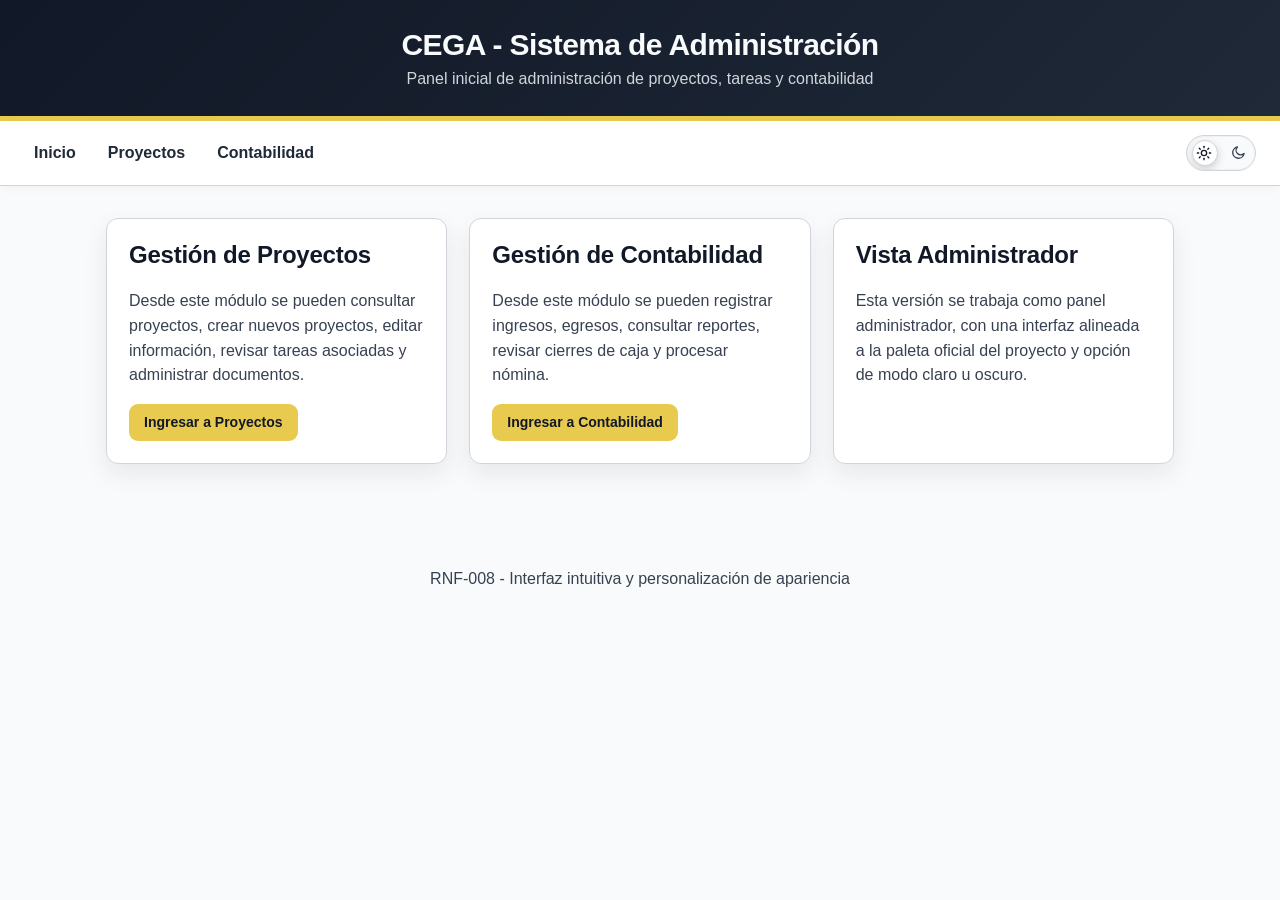
==== Arquitectura.API/wwwroot/frontend/index.html @ 84b1ab28 "Actualiza frontend con paleta oficial y modo claro/oscuro Se actualizó el frontend del sistema para " ====
<!DOCTYPE html>
<html lang="es">
<head>
    <meta charset="UTF-8">
    <meta name="viewport" content="width=device-width, initial-scale=1.0">
    <script src="js/theme.js"></script>
    <title>CEGA - Panel Administrador</title>
    <link rel="stylesheet" href="css/styles.css">
</head>
<body>

    <header class="main-header">
        <h1>CEGA - Sistema de Administración</h1>
        <p>Panel inicial de administración de proyectos, tareas y contabilidad</p>
    </header>

    <nav class="navbar">
        <a href="index.html">Inicio</a>
        <a href="pages/proyectos.html">Proyectos</a>
        <a href="pages/contabilidad.html">Contabilidad</a>
        <button class="theme-toggle" type="button" data-theme-toggle>Modo oscuro</button>
    </nav>

    <main class="home-container">
        <section class="card">
            <h2>Gestión de Proyectos</h2>
            <p>
                Desde este módulo se pueden consultar proyectos, crear nuevos proyectos,
                editar información, revisar tareas asociadas y administrar documentos.
            </p>

            <a class="btn-primary" href="pages/proyectos.html">Ingresar a Proyectos</a>
        </section>

        <section class="card">
            <h2>Gestión de Contabilidad</h2>
            <p>
                Desde este módulo se pueden registrar ingresos, egresos, consultar reportes,
                revisar cierres de caja y procesar nómina.
            </p>

            <a class="btn-primary" href="pages/contabilidad.html">Ingresar a Contabilidad</a>
        </section>

        <section class="card">
            <h2>Vista Administrador</h2>
            <p>
                Esta versión se trabaja como panel administrador, con una interfaz alineada
                a la paleta oficial del proyecto y opción de modo claro u oscuro.
            </p>
        </section>
    </main>

    <footer>
        <p>RNF-008 - Interfaz intuitiva y personalización de apariencia</p>
    </footer>

</body>
</html>
---- Arquitectura.API/wwwroot/frontend/css/styles.css ----
/* ============================================================
   CEGA - Frontend base
   Paleta oficial según DN01 Documento de Arquitectura
   Fuentes sugeridas: Inter / Roboto / Open Sans
   ============================================================ */

:root {
    --color-accent: #E8CA4E;
    --color-accent-soft: #F4DE8A;
    --color-dark: #111827;
    --color-dark-secondary: #1F2937;
    --color-muted: #374151;
    --color-bg: #F9FAFB;
    --color-border: #D1D5DB;
    --color-surface: #FFFFFF;
    --color-surface-alt: #F9FAFB;
    --color-text: #111827;
    --color-text-secondary: #374151;
    --color-success: #166534;
    --color-success-bg: #DCFCE7;
    --color-danger: #B91C1C;
    --color-danger-bg: #FEE2E2;
    --color-warning: #92400E;
    --color-warning-bg: #FEF3C7;
    --shadow-soft: 0 10px 24px rgba(17, 24, 39, 0.08);
    --radius: 12px;
}

:root[data-theme="dark"] {
    --color-bg: #111827;
    --color-surface: #1F2937;
    --color-surface-alt: #374151;
    --color-text: #F9FAFB;
    --color-text-secondary: #D1D5DB;
    --color-border: #374151;
    --color-muted: #D1D5DB;
    --color-success: #86EFAC;
    --color-success-bg: rgba(22, 101, 52, 0.24);
    --color-danger: #FCA5A5;
    --color-danger-bg: rgba(185, 28, 28, 0.22);
    --color-warning: #FDE68A;
    --color-warning-bg: rgba(146, 64, 14, 0.25);
    --shadow-soft: 0 10px 24px rgba(0, 0, 0, 0.32);
}

* {
    box-sizing: border-box;
}

html {
    min-height: 100%;
}

body {
    margin: 0;
    min-height: 100%;
    font-family: Inter, Roboto, "Open Sans", Arial, Helvetica, sans-serif;
    background: var(--color-bg);
    color: var(--color-text);
    transition: background-color 0.2s ease, color 0.2s ease;
}

.main-header {
    background: linear-gradient(135deg, var(--color-dark), var(--color-dark-secondary));
    color: #F9FAFB;
    padding: 28px 24px;
    text-align: center;
    border-bottom: 5px solid var(--color-accent);
}

.main-header h1 {
    margin: 0;
    font-size: 30px;
    font-weight: 800;
    letter-spacing: -0.02em;
}

.main-header p {
    margin: 8px 0 0;
    color: #D1D5DB;
}

.navbar {
    background: var(--color-surface);
    padding: 14px 24px;
    display: flex;
    align-items: center;
    gap: 12px;
    border-bottom: 1px solid var(--color-border);
    box-shadow: 0 2px 10px rgba(17, 24, 39, 0.04);
    position: sticky;
    top: 0;
    z-index: 10;
}

.navbar a {
    text-decoration: none;
    color: var(--color-dark-secondary);
    font-weight: 700;
    padding: 8px 10px;
    border-radius: 8px;
}

:root[data-theme="dark"] .navbar a {
    color: var(--color-accent-soft);
}

.navbar a:hover {
    background: var(--color-accent-soft);
    color: var(--color-dark);
}

.theme-toggle {
    margin-left: auto;
    width: 70px;
    min-width: 70px;
    height: 36px;
    border: 1px solid var(--color-border);
    background: var(--color-surface-alt);
    color: var(--color-text-secondary);
    border-radius: 999px;
    padding: 4px 8px;
    cursor: pointer;
    font-family: inherit;
    position: relative;
    display: inline-flex;
    align-items: center;
    justify-content: space-between;
    gap: 8px;
    box-shadow: inset 0 0 0 1px rgba(17, 24, 39, 0.04);
    overflow: hidden;
}

.theme-toggle:hover {
    border-color: var(--color-accent);
}

.theme-toggle__icon {
    position: relative;
    z-index: 2;
    width: 18px;
    height: 18px;
    display: inline-flex;
    align-items: center;
    justify-content: center;
    color: var(--color-text-secondary);
    pointer-events: none;
    transition: color 0.2s ease, opacity 0.2s ease;
}

.theme-toggle__icon svg {
    width: 16px;
    height: 16px;
    stroke: currentColor;
    fill: none;
    stroke-width: 2;
    stroke-linecap: round;
    stroke-linejoin: round;
}

.theme-toggle[data-theme-mode="light"] .theme-toggle__icon--sun,
.theme-toggle[data-theme-mode="dark"] .theme-toggle__icon--moon {
    color: var(--color-text);
}

.theme-toggle__knob {
    position: absolute;
    z-index: 1;
    top: 4px;
    left: 5px;
    width: 26px;
    height: 26px;
    border-radius: 999px;
    background: var(--color-surface);
    border: 1px solid var(--color-border);
    box-shadow: 0 3px 8px rgba(0, 0, 0, 0.18);
    transition: transform 0.2s ease;
}

:root[data-theme="dark"] .theme-toggle__knob {
    transform: translateX(33px);
}

.container {
    max-width: 1200px;
    margin: 28px auto;
    padding: 0 16px 36px;
}

.home-container {
    max-width: 1100px;
    margin: 32px auto;
    padding: 0 16px 40px;
    display: grid;
    grid-template-columns: repeat(auto-fit, minmax(260px, 1fr));
    gap: 22px;
}

.card,
.form-card,
.section-card,
.summary-card,
.table-container {
    background: var(--color-surface);
    border: 1px solid var(--color-border);
    box-shadow: var(--shadow-soft);
}

.card,
.form-card,
.section-card {
    padding: 22px;
    border-radius: var(--radius);
}

.card h2,
.form-card h2,
.section-card h2,
.actions h2,
.container h2 {
    margin-top: 0;
    color: var(--color-text);
    font-weight: 800;
    letter-spacing: -0.01em;
}

.card p,
.section-card p,
.form-card p {
    color: var(--color-text-secondary);
    line-height: 1.55;
}

.actions {
    display: flex;
    justify-content: space-between;
    align-items: center;
    margin-bottom: 18px;
    gap: 12px;
    flex-wrap: wrap;
}

.btn-primary,
.btn-secondary,
.btn-danger,
.btn-warning,
button.btn-primary,
button.btn-secondary,
button.btn-danger,
button.btn-warning {
    display: inline-block;
    padding: 10px 15px;
    border: none;
    border-radius: 9px;
    text-decoration: none;
    cursor: pointer;
    font-size: 14px;
    font-weight: 800;
    font-family: inherit;
    transition: transform 0.12s ease, filter 0.12s ease, background-color 0.12s ease;
}

.btn-primary {
    background: var(--color-accent);
    color: var(--color-dark);
}

.btn-secondary {
    background: var(--color-dark-secondary);
    color: #F9FAFB;
}

.btn-warning {
    background: var(--color-accent-soft);
    color: var(--color-dark);
}

.btn-danger {
    background: var(--color-danger);
    color: #FFFFFF;
}

.btn-primary:hover,
.btn-secondary:hover,
.btn-danger:hover,
.btn-warning:hover {
    filter: brightness(0.96);
    transform: translateY(-1px);
}

.table-container {
    overflow-x: auto;
    padding: 14px;
    border-radius: var(--radius);
}

table {
    width: 100%;
    border-collapse: collapse;
    background: var(--color-surface);
    color: var(--color-text);
}

th {
    background: var(--color-dark);
    color: #F9FAFB;
    font-weight: 800;
}

th, td {
    border: 1px solid var(--color-border);
    padding: 10px;
    text-align: left;
}

td {
    color: var(--color-text-secondary);
}

tr:nth-child(even) td {
    background: var(--color-surface-alt);
}

.form-card {
    max-width: 650px;
}

.forms-grid .form-card {
    max-width: none;
}

.form-group {
    margin-bottom: 14px;
}

label {
    display: block;
    font-weight: 800;
    margin-bottom: 6px;
    color: var(--color-text);
}

input,
textarea,
select {
    width: 100%;
    padding: 10px;
    border: 1px solid var(--color-border);
    border-radius: 8px;
    background: var(--color-surface);
    color: var(--color-text);
    font-family: inherit;
}

input:focus,
textarea:focus,
select:focus {
    outline: 3px solid rgba(232, 202, 78, 0.35);
    border-color: var(--color-accent);
}

textarea {
    min-height: 90px;
    resize: vertical;
}

.detail-grid {
    display: grid;
    grid-template-columns: 1fr 1fr;
    gap: 20px;
}

footer {
    text-align: center;
    padding: 18px 16px 24px;
    color: var(--color-text-secondary);
}

.message {
    margin-top: 12px;
    font-weight: 800;
}

.success {
    color: var(--color-success);
}

.error {
    color: var(--color-danger);
}

/* ============================================================
   Contabilidad / RNF-008
   ============================================================ */

.dashboard-grid {
    display: grid;
    grid-template-columns: repeat(auto-fit, minmax(180px, 1fr));
    gap: 18px;
    margin-bottom: 24px;
}

.summary-card {
    border-radius: var(--radius);
    padding: 20px;
    border-left: 6px solid var(--color-accent);
}

.summary-card h3 {
    margin: 0 0 10px;
    color: var(--color-text-secondary);
    font-size: 15px;
    font-weight: 800;
}

.summary-card p {
    margin: 0;
    color: var(--color-text);
    font-size: 22px;
    font-weight: 850;
}

.forms-grid,
.section-grid {
    display: grid;
    grid-template-columns: repeat(auto-fit, minmax(320px, 1fr));
    gap: 22px;
    margin-bottom: 24px;
}

.section-card {
    margin-bottom: 24px;
}

.token-box,
.form-inline {
    display: grid;
    grid-template-columns: repeat(auto-fit, minmax(210px, 1fr));
    gap: 14px;
    align-items: end;
}

.form-inline {
    margin-bottom: 14px;
}

.text-right {
    text-align: right;
}

.badge {
    display: inline-block;
    padding: 5px 10px;
    border-radius: 999px;
    background: var(--color-accent-soft);
    color: var(--color-dark);
    font-size: 12px;
    font-weight: 800;
}

hr {
    border: 0;
    border-top: 1px solid var(--color-border);
    margin: 18px 0;
}


/* Mejoras visuales: switch, textos largos y separación de botones */

.button-row,
.button-group,
.table-action-buttons,
.token-actions,
.inline-actions {
    display: flex;
    flex-wrap: wrap;
    gap: 10px;
    align-items: center;
}

.button-row {
    margin-top: 12px;
}

.table-action-buttons {
    align-items: flex-start;
    justify-content: flex-start;
}

.table-action-buttons .btn-primary,
.table-action-buttons .btn-warning,
.table-action-buttons .btn-secondary,
.table-action-buttons .btn-danger {
    margin: 0;
    white-space: nowrap;
}

.btn-primary,
.btn-secondary,
.btn-danger,
.btn-warning,
button.btn-primary,
button.btn-secondary,
button.btn-danger,
button.btn-warning {
    line-height: 1.2;
    white-space: nowrap;
}

.summary-card,
.card,
.form-card,
.section-card,
.table-container {
    min-width: 0;
}

.summary-card p {
    font-size: clamp(16px, 1.55vw, 22px);
    line-height: 1.15;
    overflow-wrap: normal;
    word-break: keep-all;
    white-space: nowrap;
}

.summary-card h3 {
    line-height: 1.25;
}

.dashboard-grid {
    grid-template-columns: repeat(auto-fit, minmax(200px, 1fr));
}

.forms-grid,
.section-grid {
    grid-template-columns: repeat(auto-fit, minmax(min(100%, 360px), 1fr));
}

.token-box {
    grid-template-columns: 1fr;
}

.token-box .form-group {
    margin-bottom: 0;
}

.token-actions .btn-primary,
.token-actions .btn-danger {
    min-width: 160px;
}

th, td {
    vertical-align: middle;
    overflow-wrap: break-word;
    word-break: normal;
}

.table-container table {
    min-width: 760px;
}

.form-card button,
.section-card > button,
.actions button {
    margin-top: 4px;
}

@media (max-width: 800px) {
    .home-container,
    .detail-grid,
    .forms-grid,
    .section-grid {
        grid-template-columns: 1fr;
    }

    .navbar {
        align-items: flex-start;
        flex-wrap: wrap;
    }

    .theme-toggle {
        margin-left: 0;
    }

    .table-container table {
        min-width: 700px;
    }

    .token-actions .btn-primary,
    .token-actions .btn-danger {
        flex: 1 1 160px;
    }
}
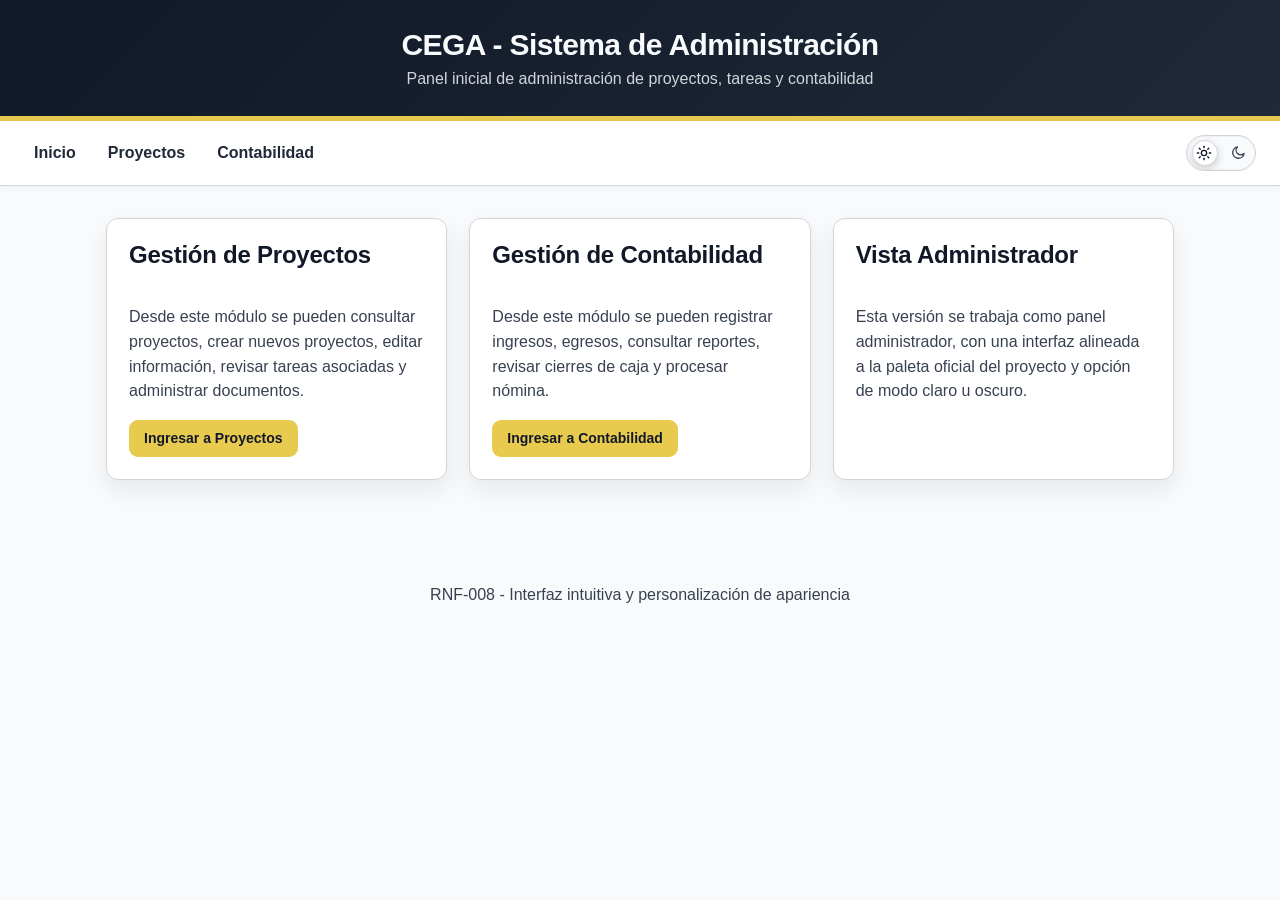
==== commit 3b9de3aa: "Corrige errores finales de frontend, nómina y validaciones Se aplicaron ajustes finales al frontend " ====
--- a/Arquitectura.API/wwwroot/frontend/index.html
+++ b/Arquitectura.API/wwwroot/frontend/index.html
@@ -3,9 +3,9 @@
 <head>
     <meta charset="UTF-8">
     <meta name="viewport" content="width=device-width, initial-scale=1.0">
-    <script src="js/theme.js"></script>
+    <script src="js/theme.js?v=8"></script>
     <title>CEGA - Panel Administrador</title>
-    <link rel="stylesheet" href="css/styles.css">
+    <link rel="stylesheet" href="css/styles.css?v=8">
 </head>
 <body>
 
--- a/Arquitectura.API/wwwroot/frontend/css/styles.css
+++ b/Arquitectura.API/wwwroot/frontend/css/styles.css
@@ -591,3 +591,108 @@
         flex: 1 1 160px;
     }
 }
+
+
+/* ============================================================
+   Ajustes visuales finales - v8
+   ============================================================ */
+
+:root[data-theme="dark"] .navbar a:hover,
+:root[data-theme="dark"] .navbar a:focus-visible {
+    background: var(--color-accent);
+    color: var(--color-dark);
+}
+
+:root[data-theme="dark"] .btn-danger,
+:root[data-theme="dark"] button.btn-danger,
+:root[data-theme="dark"] a.btn-danger {
+    background: #B91C1C;
+    color: #FFFFFF;
+}
+
+:root[data-theme="dark"] .btn-danger:hover,
+:root[data-theme="dark"] button.btn-danger:hover,
+:root[data-theme="dark"] a.btn-danger:hover {
+    background: #991B1B;
+    filter: none;
+}
+
+.home-container .card {
+    display: flex;
+    flex-direction: column;
+    min-height: 250px;
+}
+
+.home-container .card h2 {
+    white-space: nowrap;
+    font-size: clamp(20px, 2.1vw, 24px);
+}
+
+.home-container .card p {
+    flex: 1;
+}
+
+.home-container .card .btn-primary {
+    align-self: flex-start;
+    margin-top: auto;
+}
+
+.category-report-grid {
+    grid-template-columns: 1fr;
+    gap: 26px;
+}
+
+.category-report-grid .section-card {
+    margin-bottom: 0;
+}
+
+.compact-table {
+    overflow-x: visible;
+}
+
+.compact-table table {
+    min-width: 0;
+    table-layout: fixed;
+}
+
+.compact-table th,
+.compact-table td {
+    white-space: normal;
+    overflow-wrap: anywhere;
+}
+
+.compact-table .text-right,
+.compact-table td:last-child,
+.compact-table th:last-child {
+    text-align: right;
+}
+
+.detail-grid {
+    gap: 34px;
+    align-items: start;
+    margin-top: 28px;
+}
+
+.detail-grid .card {
+    min-height: 330px;
+}
+
+main.container > .card + .detail-grid {
+    margin-top: 30px;
+}
+
+#tablaProyectos .btn-danger {
+    display: inline-flex !important;
+    align-items: center;
+    justify-content: center;
+}
+
+@media (max-width: 900px) {
+    .home-container .card h2 {
+        white-space: normal;
+    }
+
+    .compact-table {
+        overflow-x: auto;
+    }
+}
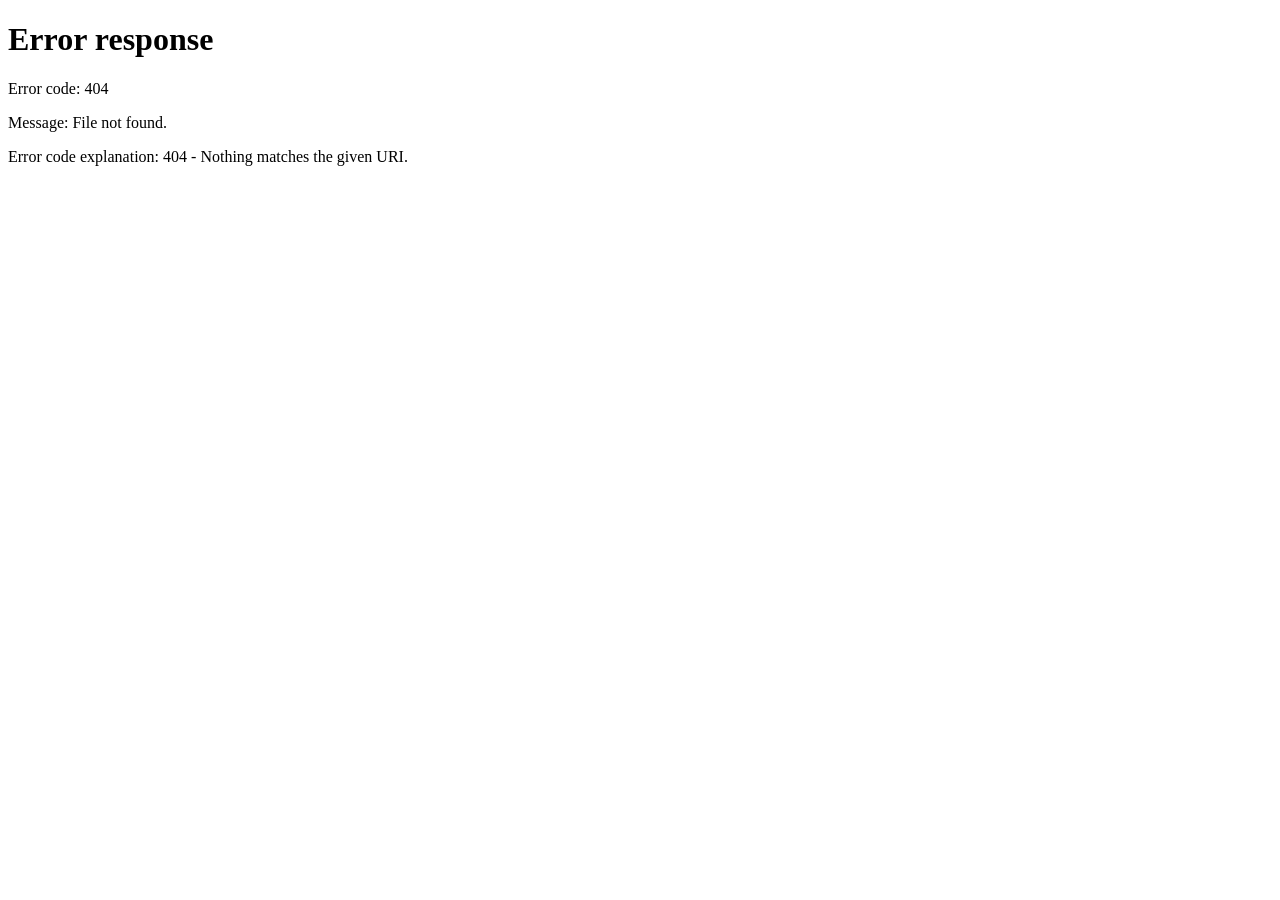
==== commit e9486610: "Inicio de sesion filtros aplicado a los roles" ====
--- a/Arquitectura.API/wwwroot/frontend/index.html
+++ b/Arquitectura.API/wwwroot/frontend/index.html
@@ -17,11 +17,15 @@
     <nav class="navbar">
         <a href="index.html">Inicio</a>
         <a href="pages/proyectos.html">Proyectos</a>
-        <a href="pages/contabilidad.html">Contabilidad</a>
+        <a id="linkContabilidad" href="pages/contabilidad.html">Contabilidad</a>
+
+        <div id="usuarioSesion" style="margin-left:auto;"></div>
+
         <button class="theme-toggle" type="button" data-theme-toggle>Modo oscuro</button>
     </nav>
 
     <main class="home-container">
+
         <section class="card">
             <h2>Gestión de Proyectos</h2>
             <p>
@@ -32,28 +36,51 @@
             <a class="btn-primary" href="pages/proyectos.html">Ingresar a Proyectos</a>
         </section>
 
-        <section class="card">
+        <section class="card" id="cardContabilidad">
             <h2>Gestión de Contabilidad</h2>
             <p>
-                Desde este módulo se pueden registrar ingresos, egresos, consultar reportes,
-                revisar cierres de caja y procesar nómina.
+                Desde este módulo se pueden registrar ingresos, egresos, consultar reportes
+                financieros por proyecto y revisar el historial de transacciones.
             </p>
 
             <a class="btn-primary" href="pages/contabilidad.html">Ingresar a Contabilidad</a>
         </section>
 
         <section class="card">
-            <h2>Vista Administrador</h2>
+            <h2>Vista según rol</h2>
             <p>
-                Esta versión se trabaja como panel administrador, con una interfaz alineada
-                a la paleta oficial del proyecto y opción de modo claro u oscuro.
+                El administrador puede ver todos los módulos y todos los proyectos.
+                El empleado solamente visualiza los proyectos y movimientos financieros
+                relacionados con sus proyectos asignados.
             </p>
         </section>
+
     </main>
 
     <footer>
         <p>RNF-008 - Interfaz intuitiva y personalización de apariencia</p>
     </footer>
 
+    <script src="js/auth.js?v=8"></script>
+
+    <script>
+        validarSesion();
+        pintarUsuarioEnNavbar();
+
+        /*
+            Importante:
+            Ya NO se oculta Contabilidad para empleados.
+            El filtro se aplica dentro de contabilidad.js.
+        */
+
+        if (!usuarioEsAdmin()) {
+            const textoAdmin = document.querySelector(".card:last-child h2");
+
+            if (textoAdmin) {
+                textoAdmin.textContent = "Vista Empleado";
+            }
+        }
+    </script>
+
 </body>
-</html>
+</html>
